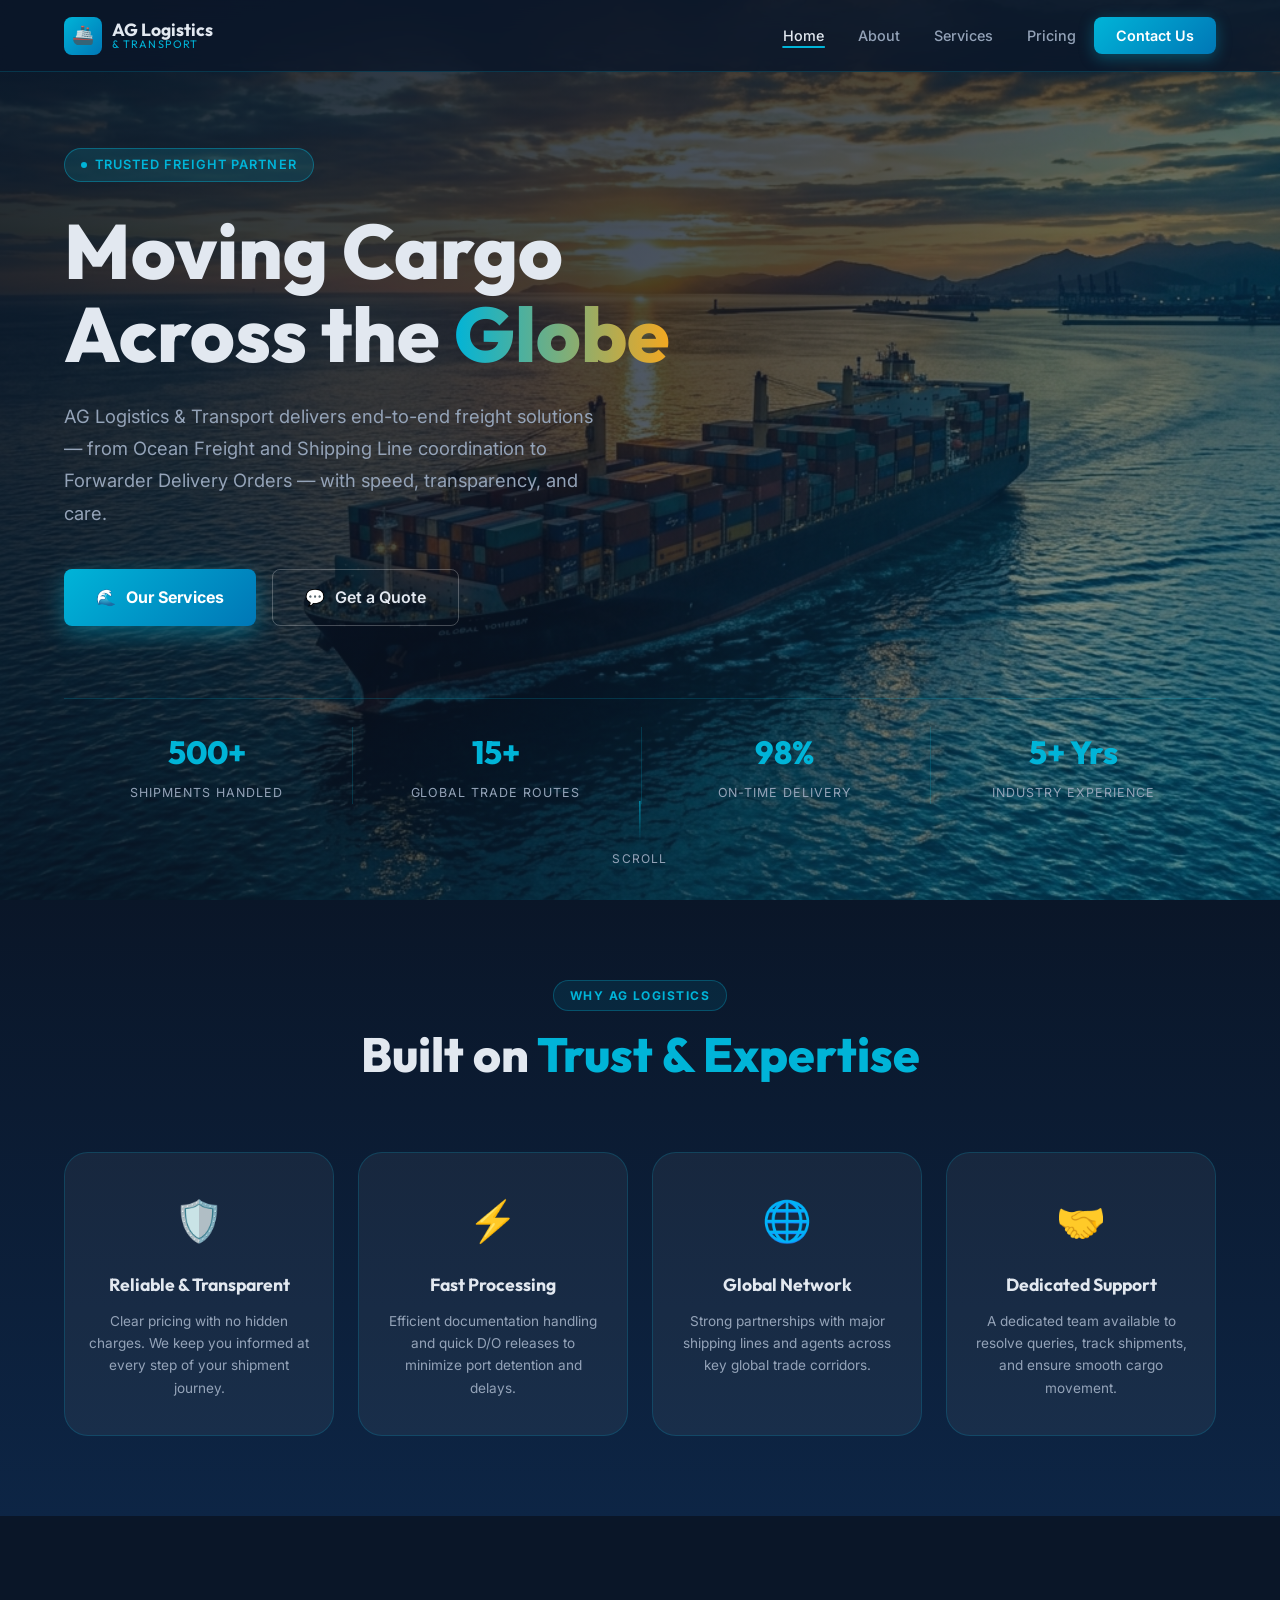
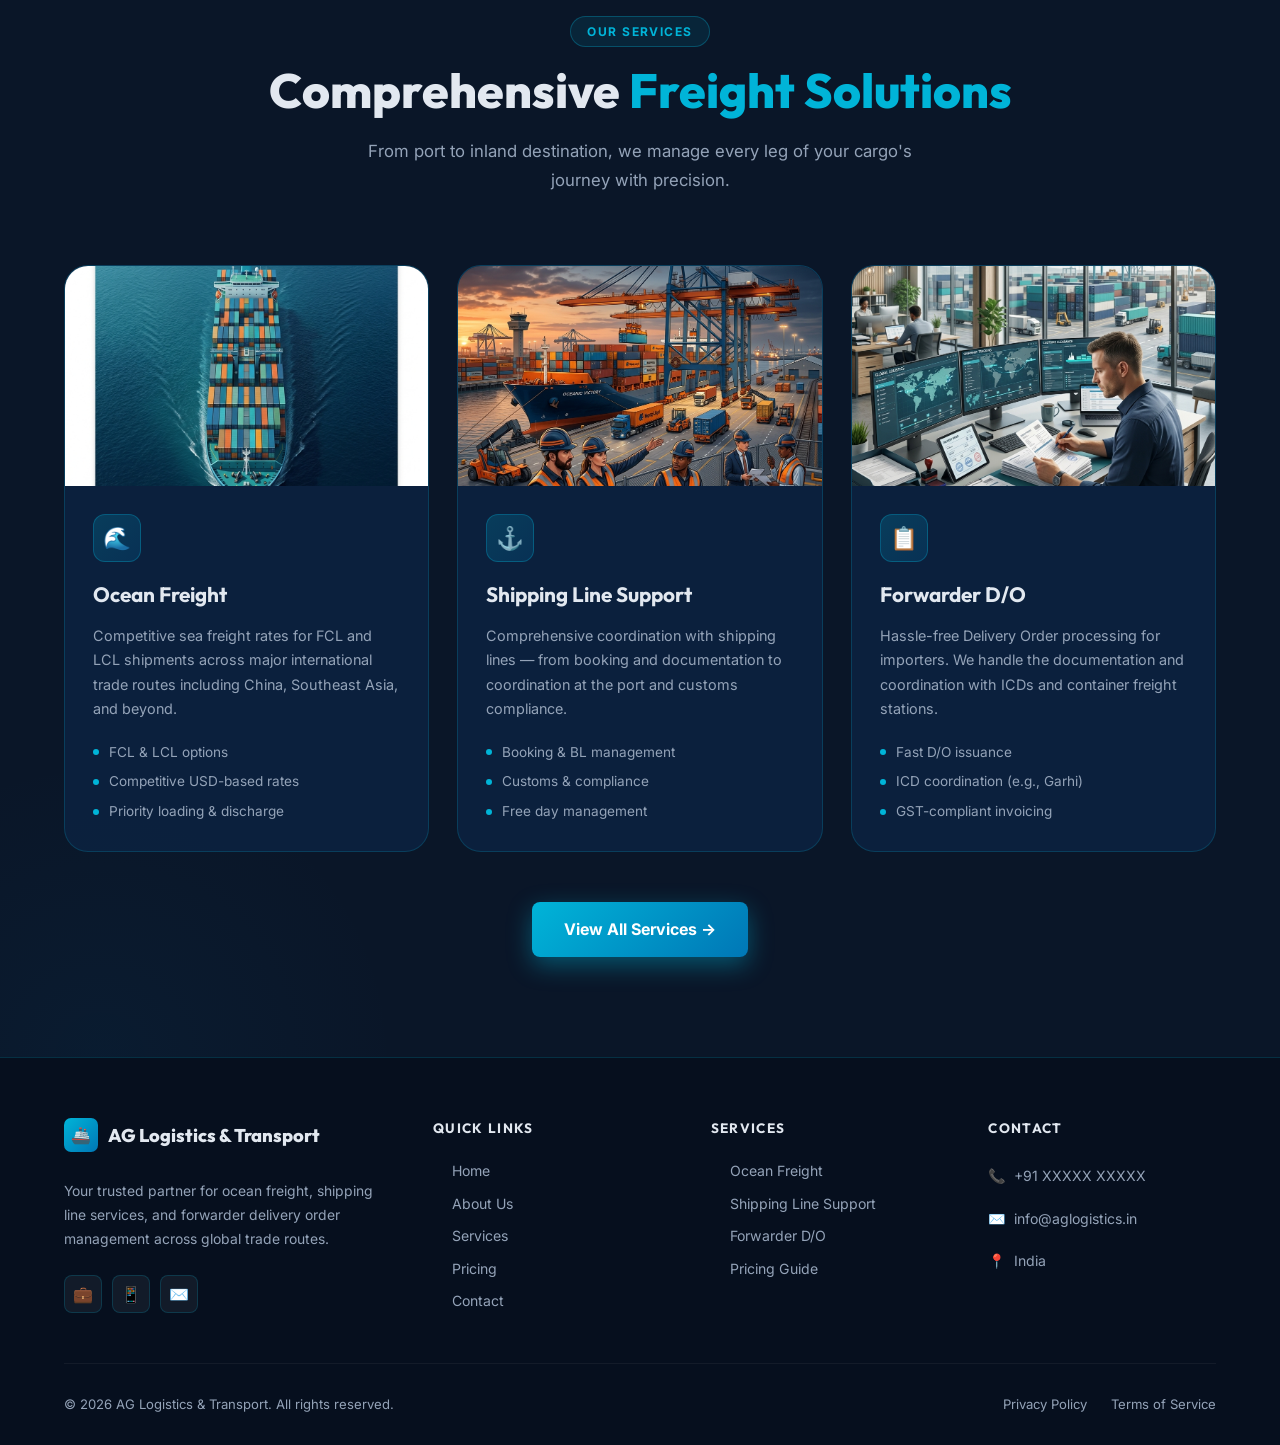
==== index.html @ 7f0ab8ba "static site with contact done" ====
<!DOCTYPE html>
<html lang="en">
<head>
  <meta charset="UTF-8" />
  <meta name="viewport" content="width=device-width, initial-scale=1.0" />
  <title>AG Logistics & Transport | Global Freight Solutions</title>
  <meta name="description" content="AG Logistics & Transport provides world-class Ocean Freight, Shipping Line Support, and Forwarder D/O services. Reliable, transparent, and efficient global logistics." />
  <link rel="stylesheet" href="css/style.css" />
</head>
<body>

  <!-- ===== NAVBAR ===== -->
  <nav class="navbar" id="navbar">
    <a href="index.html" class="navbar-logo">
      <div class="logo-icon">🚢</div>
      <div class="logo-text">
        AG Logistics
        <span>& Transport</span>
      </div>
    </a>

    <ul class="navbar-links">
      <li><a href="index.html" id="nav-home">Home</a></li>
      <li><a href="about.html" id="nav-about">About</a></li>
      <li><a href="services.html" id="nav-services">Services</a></li>
      <li><a href="pricing.html" id="nav-pricing">Pricing</a></li>
      <li><a href="contact.html" id="nav-contact" class="navbar-cta">Contact Us</a></li>
    </ul>

    <button class="hamburger" id="hamburger" aria-label="Toggle menu">
      <span></span><span></span><span></span>
    </button>
  </nav>

  <!-- Mobile Menu -->
  <div class="mobile-menu" id="mobileMenu">
    <a href="index.html">Home</a>
    <a href="about.html">About</a>
    <a href="services.html">Services</a>
    <a href="pricing.html">Pricing</a>
    <a href="contact.html" class="navbar-cta">Contact Us</a>
  </div>

  <!-- ===== HERO ===== -->
  <section class="hero" id="hero">
    <div class="hero-bg"></div>
    <div class="hero-overlay"></div>

    <div style="width:100%; max-width:1400px; margin:0 auto;">
      <div class="hero-content">
        <div class="hero-badge">Trusted Freight Partner</div>
        <h1 class="hero-title">
          Moving Cargo<br>
          Across the <span class="highlight">Globe</span>
        </h1>
        <p class="hero-subtitle">
          AG Logistics & Transport delivers end-to-end freight solutions — from Ocean Freight and Shipping Line coordination to Forwarder Delivery Orders — with speed, transparency, and care.
        </p>
        <div class="hero-actions">
          <a href="services.html" class="btn-primary">
            <span>🌊</span> Our Services
          </a>
          <a href="contact.html" class="btn-outline">
            <span>💬</span> Get a Quote
          </a>
        </div>
      </div>

      <div class="hero-stats">
        <div class="stat-item">
          <span class="stat-number" data-count="500" data-suffix="+">0+</span>
          <span class="stat-label">Shipments Handled</span>
        </div>
        <div class="stat-item">
          <span class="stat-number" data-count="15" data-suffix="+">0+</span>
          <span class="stat-label">Global Trade Routes</span>
        </div>
        <div class="stat-item">
          <span class="stat-number" data-count="98" data-suffix="%">0%</span>
          <span class="stat-label">On-Time Delivery</span>
        </div>
        <div class="stat-item">
          <span class="stat-number" data-count="5" data-suffix="+ Yrs">0+ Yrs</span>
          <span class="stat-label">Industry Experience</span>
        </div>
      </div>
    </div>

    <div class="hero-scroll-indicator">
      <div class="scroll-line"></div>
      <span>Scroll</span>
    </div>
  </section>

  <!-- ===== WHY CHOOSE US ===== -->
  <section class="why-section">
    <div class="section-header">
      <div class="section-tag">Why AG Logistics</div>
      <h2 class="section-title">Built on <span class="accent">Trust & Expertise</span></h2>
    </div>
    <div class="why-grid">
      <div class="why-card reveal">
        <span class="why-icon">🛡️</span>
        <h3 class="why-title">Reliable & Transparent</h3>
        <p class="why-desc">Clear pricing with no hidden charges. We keep you informed at every step of your shipment journey.</p>
      </div>
      <div class="why-card reveal reveal-delay-1">
        <span class="why-icon">⚡</span>
        <h3 class="why-title">Fast Processing</h3>
        <p class="why-desc">Efficient documentation handling and quick D/O releases to minimize port detention and delays.</p>
      </div>
      <div class="why-card reveal reveal-delay-2">
        <span class="why-icon">🌐</span>
        <h3 class="why-title">Global Network</h3>
        <p class="why-desc">Strong partnerships with major shipping lines and agents across key global trade corridors.</p>
      </div>
      <div class="why-card reveal reveal-delay-3">
        <span class="why-icon">🤝</span>
        <h3 class="why-title">Dedicated Support</h3>
        <p class="why-desc">A dedicated team available to resolve queries, track shipments, and ensure smooth cargo movement.</p>
      </div>
    </div>
  </section>

  <!-- ===== SERVICES PREVIEW ===== -->
  <section class="services-section">
    <div class="section-header">
      <div class="section-tag">Our Services</div>
      <h2 class="section-title">Comprehensive <span class="accent">Freight Solutions</span></h2>
      <p class="section-desc">From port to inland destination, we manage every leg of your cargo's journey with precision.</p>
    </div>

    <div class="services-grid">
      <div class="service-card reveal">
        <div class="service-img">
          <img src="images/ocean_freight.png" alt="Ocean Freight" loading="lazy" />
        </div>
        <div class="service-body">
          <div class="service-icon">🌊</div>
          <h3 class="service-title">Ocean Freight</h3>
          <p class="service-desc">Competitive sea freight rates for FCL and LCL shipments across major international trade routes including China, Southeast Asia, and beyond.</p>
          <ul class="service-features">
            <li>FCL &amp; LCL options</li>
            <li>Competitive USD-based rates</li>
            <li>Priority loading &amp; discharge</li>
          </ul>
        </div>
      </div>
      <div class="service-card reveal reveal-delay-1">
        <div class="service-img">
          <img src="images/shipping_line.png" alt="Shipping Line Support" loading="lazy" />
        </div>
        <div class="service-body">
          <div class="service-icon">⚓</div>
          <h3 class="service-title">Shipping Line Support</h3>
          <p class="service-desc">Comprehensive coordination with shipping lines — from booking and documentation to coordination at the port and customs compliance.</p>
          <ul class="service-features">
            <li>Booking &amp; BL management</li>
            <li>Customs &amp; compliance</li>
            <li>Free day management</li>
          </ul>
        </div>
      </div>
      <div class="service-card reveal reveal-delay-2">
        <div class="service-img">
          <img src="images/forwarder_do.png" alt="Forwarder D/O" loading="lazy" />
        </div>
        <div class="service-body">
          <div class="service-icon">📋</div>
          <h3 class="service-title">Forwarder D/O</h3>
          <p class="service-desc">Hassle-free Delivery Order processing for importers. We handle the documentation and coordination with ICDs and container freight stations.</p>
          <ul class="service-features">
            <li>Fast D/O issuance</li>
            <li>ICD coordination (e.g., Garhi)</li>
            <li>GST-compliant invoicing</li>
          </ul>
        </div>
      </div>
    </div>

    <div style="text-align:center; margin-top:50px;">
      <a href="services.html" class="btn-primary">View All Services →</a>
    </div>
  </section>

  <!-- ===== FOOTER ===== -->
  <footer>
    <div class="footer-grid">
      <div class="footer-brand">
        <div class="logo-text">
          <div style="display:flex;align-items:center;gap:10px;margin-bottom:14px;">
            <div class="footer-brand .logo-icon" style="width:34px;height:34px;background:linear-gradient(135deg,#00b4d8,#0077b6);border-radius:7px;display:flex;align-items:center;justify-content:center;font-size:16px;">🚢</div>
            <span style="font-family:'Outfit',sans-serif;font-size:1.15rem;font-weight:800;">AG Logistics & Transport</span>
          </div>
        </div>
        <p class="footer-desc">Your trusted partner for ocean freight, shipping line services, and forwarder delivery order management across global trade routes.</p>
        <div class="footer-socials">
          <div class="social-btn" title="LinkedIn">💼</div>
          <div class="social-btn" title="WhatsApp">📱</div>
          <div class="social-btn" title="Email">✉️</div>
        </div>
      </div>
      <div>
        <h4 class="footer-col-title">Quick Links</h4>
        <ul class="footer-links">
          <li><a href="index.html">Home</a></li>
          <li><a href="about.html">About Us</a></li>
          <li><a href="services.html">Services</a></li>
          <li><a href="pricing.html">Pricing</a></li>
          <li><a href="contact.html">Contact</a></li>
        </ul>
      </div>
      <div>
        <h4 class="footer-col-title">Services</h4>
        <ul class="footer-links">
          <li><a href="services.html">Ocean Freight</a></li>
          <li><a href="services.html">Shipping Line Support</a></li>
          <li><a href="services.html">Forwarder D/O</a></li>
          <li><a href="pricing.html">Pricing Guide</a></li>
        </ul>
      </div>
      <div>
        <h4 class="footer-col-title">Contact</h4>
        <ul class="footer-links" style="cursor:default;">
          <li style="color:#94a3b8; gap:8px; display:flex; font-size:0.88rem; padding:5px 0;">📞 &nbsp;+91 XXXXX XXXXX</li>
          <li style="color:#94a3b8; gap:8px; display:flex; font-size:0.88rem; padding:5px 0;">✉️ &nbsp;info@aglogistics.in</li>
          <li style="color:#94a3b8; gap:8px; display:flex; font-size:0.88rem; padding:5px 0;">📍 &nbsp;India</li>
        </ul>
      </div>
    </div>
    <div class="footer-bottom">
      <p>© 2026 AG Logistics & Transport. All rights reserved.</p>
      <div class="footer-bottom-links">
        <a href="#">Privacy Policy</a>
        <a href="#">Terms of Service</a>
      </div>
    </div>
  </footer>

  <script src="js/main.js"></script>
</body>
</html>
---- css/style.css ----
/* ===========================
   AG LOGISTICS & TRANSPORT
   Main Stylesheet
=========================== */

@import url('https://fonts.googleapis.com/css2?family=Inter:wght@300;400;500;600;700;800;900&family=Outfit:wght@300;400;500;600;700;800&display=swap');

/* ===== CSS VARIABLES ===== */
:root {
  --color-primary:    #0a1628;
  --color-secondary:  #0d2545;
  --color-accent:     #00b4d8;
  --color-accent-2:   #0077b6;
  --color-gold:       #f4a820;
  --color-text:       #e2e8f0;
  --color-text-muted: #94a3b8;
  --color-card:       rgba(13, 37, 69, 0.75);
  --color-glass:      rgba(255,255,255,0.05);
  --color-border:     rgba(0, 180, 216, 0.2);

  --font-heading: 'Outfit', sans-serif;
  --font-body:    'Inter', sans-serif;

  --radius-sm: 8px;
  --radius-md: 16px;
  --radius-lg: 24px;

  --shadow-glow: 0 0 30px rgba(0, 180, 216, 0.25);
  --shadow-card: 0 8px 32px rgba(0, 0, 0, 0.4);
  --transition:  all 0.3s cubic-bezier(0.4, 0, 0.2, 1);
}

/* ===== RESET & BASE ===== */
*, *::before, *::after { box-sizing: border-box; margin: 0; padding: 0; }

html { scroll-behavior: smooth; }

body {
  font-family: var(--font-body);
  background-color: var(--color-primary);
  color: var(--color-text);
  line-height: 1.6;
  overflow-x: hidden;
}

img { max-width: 100%; display: block; }
a  { text-decoration: none; color: inherit; }
ul { list-style: none; }

/* ===== NAVBAR ===== */
.navbar {
  position: fixed;
  top: 0;
  left: 0;
  right: 0;
  z-index: 1000;
  display: flex;
  align-items: center;
  justify-content: space-between;
  padding: 0 5%;
  height: 72px;
  background: rgba(10, 22, 40, 0.8);
  backdrop-filter: blur(20px);
  -webkit-backdrop-filter: blur(20px);
  border-bottom: 1px solid var(--color-border);
  transition: var(--transition);
}

.navbar.scrolled {
  background: rgba(10, 22, 40, 0.97);
  box-shadow: 0 4px 24px rgba(0,0,0,0.4);
}

.navbar-logo {
  display: flex;
  align-items: center;
  gap: 10px;
}

.navbar-logo .logo-icon {
  width: 38px;
  height: 38px;
  background: linear-gradient(135deg, var(--color-accent), var(--color-accent-2));
  border-radius: 8px;
  display: flex;
  align-items: center;
  justify-content: center;
  font-size: 18px;
}

.navbar-logo .logo-text {
  font-family: var(--font-heading);
  font-size: 1.1rem;
  font-weight: 700;
  line-height: 1.1;
}
.navbar-logo .logo-text span {
  display: block;
  font-size: 0.68rem;
  font-weight: 400;
  color: var(--color-accent);
  letter-spacing: 0.1em;
  text-transform: uppercase;
}

.navbar-links {
  display: flex;
  align-items: center;
  gap: 2px;
}

.navbar-links a {
  padding: 8px 16px;
  border-radius: var(--radius-sm);
  font-size: 0.9rem;
  font-weight: 500;
  color: var(--color-text-muted);
  transition: var(--transition);
  position: relative;
}

.navbar-links a::after {
  content: '';
  position: absolute;
  bottom: 4px;
  left: 50%;
  transform: translateX(-50%);
  width: 0;
  height: 2px;
  background: var(--color-accent);
  border-radius: 2px;
  transition: var(--transition);
}

.navbar-links a:hover,
.navbar-links a.active {
  color: var(--color-text);
}

.navbar-links a:hover::after,
.navbar-links a.active::after {
  width: 60%;
}

.navbar-cta {
  background: linear-gradient(135deg, var(--color-accent), var(--color-accent-2));
  color: white !important;
  padding: 10px 22px !important;
  border-radius: var(--radius-sm) !important;
  font-weight: 600 !important;
  box-shadow: 0 4px 15px rgba(0, 180, 216, 0.35);
}
.navbar-cta::after { display: none !important; }
.navbar-cta:hover { transform: translateY(-1px); box-shadow: 0 6px 20px rgba(0, 180, 216, 0.5); }

/* Hamburger */
.hamburger {
  display: none;
  flex-direction: column;
  gap: 5px;
  cursor: pointer;
  padding: 4px;
  background: none;
  border: none;
}
.hamburger span {
  display: block;
  width: 24px;
  height: 2px;
  background: var(--color-text);
  border-radius: 2px;
  transition: var(--transition);
}
.hamburger.open span:nth-child(1) { transform: translateY(7px) rotate(45deg); }
.hamburger.open span:nth-child(2) { opacity: 0; }
.hamburger.open span:nth-child(3) { transform: translateY(-7px) rotate(-45deg); }

/* ===== HERO SECTION ===== */
.hero {
  position: relative;
  min-height: 100vh;
  display: flex;
  align-items: center;
  overflow: hidden;
  padding: 80px 5% 0;
}

.hero-bg {
  position: absolute;
  inset: 0;
  background-image: url('../images/hero_bg.png');
  background-size: cover;
  background-position: center;
  z-index: 0;
}

.hero-overlay {
  position: absolute;
  inset: 0;
  background: linear-gradient(
    135deg,
    rgba(10, 22, 40, 0.92) 0%,
    rgba(10, 22, 40, 0.7) 50%,
    rgba(0, 119, 182, 0.3) 100%
  );
  z-index: 1;
}

.hero-content {
  position: relative;
  z-index: 2;
  max-width: 680px;
}

.hero-badge {
  display: inline-flex;
  align-items: center;
  gap: 8px;
  padding: 6px 16px;
  background: rgba(0, 180, 216, 0.15);
  border: 1px solid rgba(0, 180, 216, 0.4);
  border-radius: 50px;
  font-size: 0.8rem;
  font-weight: 600;
  color: var(--color-accent);
  letter-spacing: 0.08em;
  text-transform: uppercase;
  margin-bottom: 28px;
  animation: fadeInUp 0.6s ease forwards;
}

.hero-badge::before {
  content: '';
  width: 6px;
  height: 6px;
  background: var(--color-accent);
  border-radius: 50%;
  animation: pulse 2s infinite;
}

@keyframes pulse {
  0%, 100% { opacity: 1; transform: scale(1); }
  50%       { opacity: 0.5; transform: scale(1.4); }
}

.hero-title {
  font-family: var(--font-heading);
  font-size: clamp(2.8rem, 6vw, 5rem);
  font-weight: 800;
  line-height: 1.08;
  margin-bottom: 24px;
  animation: fadeInUp 0.6s 0.1s ease both;
}

.hero-title .highlight {
  background: linear-gradient(90deg, var(--color-accent), var(--color-gold));
  -webkit-background-clip: text;
  -webkit-text-fill-color: transparent;
  background-clip: text;
}

.hero-subtitle {
  font-size: 1.15rem;
  color: var(--color-text-muted);
  margin-bottom: 40px;
  max-width: 540px;
  line-height: 1.75;
  animation: fadeInUp 0.6s 0.2s ease both;
}

.hero-actions {
  display: flex;
  gap: 16px;
  flex-wrap: wrap;
  animation: fadeInUp 0.6s 0.3s ease both;
}

.btn-primary {
  display: inline-flex;
  align-items: center;
  gap: 10px;
  padding: 15px 32px;
  background: linear-gradient(135deg, var(--color-accent), var(--color-accent-2));
  color: white;
  border-radius: var(--radius-sm);
  font-weight: 700;
  font-size: 1rem;
  box-shadow: 0 8px 25px rgba(0, 180, 216, 0.4);
  transition: var(--transition);
  border: none;
  cursor: pointer;
}

.btn-primary:hover {
  transform: translateY(-2px);
  box-shadow: 0 12px 35px rgba(0, 180, 216, 0.55);
}

.btn-outline {
  display: inline-flex;
  align-items: center;
  gap: 10px;
  padding: 15px 32px;
  border: 1.5px solid rgba(255,255,255,0.25);
  color: var(--color-text);
  border-radius: var(--radius-sm);
  font-weight: 600;
  font-size: 1rem;
  transition: var(--transition);
  background: transparent;
  cursor: pointer;
}

.btn-outline:hover {
  background: var(--color-glass);
  border-color: var(--color-accent);
  color: var(--color-accent);
}

.hero-stats {
  position: relative;
  z-index: 2;
  display: flex;
  gap: 3px;
  margin-top: 72px;
  padding: 28px 0;
  border-top: 1px solid var(--color-border);
  animation: fadeInUp 0.6s 0.4s ease both;
}

.stat-item {
  flex: 1;
  text-align: center;
}

.stat-item + .stat-item {
  border-left: 1px solid var(--color-border);
}

.stat-number {
  font-family: var(--font-heading);
  font-size: 2rem;
  font-weight: 800;
  color: var(--color-accent);
  display: block;
}

.stat-label {
  font-size: 0.78rem;
  color: var(--color-text-muted);
  text-transform: uppercase;
  letter-spacing: 0.08em;
}

.hero-scroll-indicator {
  position: absolute;
  bottom: 32px;
  left: 50%;
  transform: translateX(-50%);
  z-index: 2;
  display: flex;
  flex-direction: column;
  align-items: center;
  gap: 8px;
  color: var(--color-text-muted);
  font-size: 0.75rem;
  letter-spacing: 0.1em;
  text-transform: uppercase;
  animation: bounce 2s infinite;
}

.hero-scroll-indicator .scroll-line {
  width: 1.5px;
  height: 40px;
  background: linear-gradient(to bottom, var(--color-accent), transparent);
}

@keyframes bounce {
  0%, 100% { transform: translateX(-50%) translateY(0); }
  50%       { transform: translateX(-50%) translateY(6px); }
}

@keyframes fadeInUp {
  from { opacity: 0; transform: translateY(30px); }
  to   { opacity: 1; transform: translateY(0); }
}

/* ===== SECTION COMMON ===== */
section { padding: 100px 5%; }

.section-header {
  text-align: center;
  margin-bottom: 70px;
}

.section-tag {
  display: inline-block;
  padding: 5px 16px;
  background: rgba(0, 180, 216, 0.1);
  border: 1px solid rgba(0, 180, 216, 0.3);
  border-radius: 50px;
  font-size: 0.75rem;
  font-weight: 700;
  color: var(--color-accent);
  letter-spacing: 0.12em;
  text-transform: uppercase;
  margin-bottom: 16px;
}

.section-title {
  font-family: var(--font-heading);
  font-size: clamp(2rem, 4vw, 3rem);
  font-weight: 800;
  line-height: 1.15;
  margin-bottom: 18px;
}

.section-title .accent { color: var(--color-accent); }

.section-desc {
  font-size: 1.05rem;
  color: var(--color-text-muted);
  max-width: 580px;
  margin: 0 auto;
  line-height: 1.75;
}

/* ===== ABOUT SECTION ===== */
.about-section {
  background: var(--color-secondary);
  position: relative;
  overflow: hidden;
}

.about-section::before {
  content: '';
  position: absolute;
  top: -200px;
  right: -200px;
  width: 500px;
  height: 500px;
  background: radial-gradient(circle, rgba(0, 180, 216, 0.08), transparent 70%);
  pointer-events: none;
}

.about-grid {
  display: grid;
  grid-template-columns: 1fr 1fr;
  gap: 80px;
  align-items: center;
}

.about-visual {
  position: relative;
}

.about-img-wrap {
  border-radius: var(--radius-lg);
  overflow: hidden;
  box-shadow: var(--shadow-card);
  border: 1px solid var(--color-border);
}

.about-img-wrap img {
  width: 100%;
  height: 420px;
  object-fit: cover;
  transition: transform 0.6s ease;
}

.about-img-wrap:hover img { transform: scale(1.04); }

.about-badge-float {
  position: absolute;
  bottom: -24px;
  right: -24px;
  background: linear-gradient(135deg, var(--color-gold), #e07c08);
  color: #0a1628;
  padding: 20px 24px;
  border-radius: var(--radius-md);
  text-align: center;
  box-shadow: 0 12px 30px rgba(244, 168, 32, 0.4);
}

.about-badge-float .badge-number {
  font-family: var(--font-heading);
  font-size: 2rem;
  font-weight: 900;
  display: block;
  line-height: 1;
}

.about-badge-float .badge-label {
  font-size: 0.72rem;
  font-weight: 700;
  text-transform: uppercase;
  letter-spacing: 0.06em;
  margin-top: 4px;
}

.about-content { }

.about-content .section-tag { text-align: left; }

.about-title {
  font-family: var(--font-heading);
  font-size: clamp(1.8rem, 3vw, 2.6rem);
  font-weight: 800;
  line-height: 1.15;
  margin-bottom: 20px;
}

.about-title .accent { color: var(--color-accent); }

.about-text {
  color: var(--color-text-muted);
  font-size: 1rem;
  line-height: 1.8;
  margin-bottom: 16px;
}

.about-pillars {
  display: grid;
  grid-template-columns: 1fr 1fr;
  gap: 16px;
  margin-top: 36px;
}

.pillar-card {
  background: var(--color-glass);
  border: 1px solid var(--color-border);
  border-radius: var(--radius-md);
  padding: 20px;
  transition: var(--transition);
}

.pillar-card:hover {
  background: rgba(0, 180, 216, 0.08);
  border-color: var(--color-accent);
  transform: translateY(-3px);
}

.pillar-icon {
  font-size: 1.8rem;
  margin-bottom: 10px;
}

.pillar-title {
  font-family: var(--font-heading);
  font-size: 1rem;
  font-weight: 700;
  margin-bottom: 6px;
}

.pillar-desc {
  font-size: 0.83rem;
  color: var(--color-text-muted);
  line-height: 1.5;
}

/* ===== SERVICES SECTION ===== */
.services-section {
  background: var(--color-primary);
  position: relative;
  overflow: hidden;
}

.services-section::before {
  content: '';
  position: absolute;
  bottom: -300px;
  left: -200px;
  width: 600px;
  height: 600px;
  background: radial-gradient(circle, rgba(0, 119, 182, 0.06), transparent 70%);
  pointer-events: none;
}

.services-grid {
  display: grid;
  grid-template-columns: repeat(3, 1fr);
  gap: 28px;
}

.service-card {
  background: var(--color-card);
  border: 1px solid var(--color-border);
  border-radius: var(--radius-lg);
  overflow: hidden;
  transition: var(--transition);
  cursor: default;
  position: relative;
}

.service-card::before {
  content: '';
  position: absolute;
  top: 0;
  left: 0;
  right: 0;
  height: 3px;
  background: linear-gradient(90deg, var(--color-accent), var(--color-accent-2));
  opacity: 0;
  transition: var(--transition);
}

.service-card:hover {
  transform: translateY(-8px);
  border-color: rgba(0, 180, 216, 0.4);
  box-shadow: 0 20px 50px rgba(0, 0, 0, 0.4), var(--shadow-glow);
}

.service-card:hover::before { opacity: 1; }

.service-img {
  height: 220px;
  overflow: hidden;
}

.service-img img {
  width: 100%;
  height: 100%;
  object-fit: cover;
  transition: transform 0.6s ease;
}

.service-card:hover .service-img img { transform: scale(1.07); }

.service-body {
  padding: 28px;
}

.service-icon {
  width: 48px;
  height: 48px;
  background: linear-gradient(135deg, rgba(0,180,216,0.2), rgba(0,119,182,0.2));
  border: 1px solid rgba(0,180,216,0.3);
  border-radius: 12px;
  display: flex;
  align-items: center;
  justify-content: center;
  font-size: 1.4rem;
  margin-bottom: 16px;
}

.service-title {
  font-family: var(--font-heading);
  font-size: 1.3rem;
  font-weight: 700;
  margin-bottom: 12px;
}

.service-desc {
  font-size: 0.9rem;
  color: var(--color-text-muted);
  line-height: 1.7;
  margin-bottom: 20px;
}

.service-features {
  display: flex;
  flex-direction: column;
  gap: 8px;
}

.service-features li {
  display: flex;
  align-items: center;
  gap: 10px;
  font-size: 0.85rem;
  color: var(--color-text-muted);
}

.service-features li::before {
  content: '';
  width: 6px;
  height: 6px;
  border-radius: 50%;
  background: var(--color-accent);
  flex-shrink: 0;
}

/* ===== PRICING SECTION ===== */
.pricing-section {
  background: var(--color-secondary);
  position: relative;
  overflow: hidden;
}

.pricing-intro {
  background: rgba(0,180,216,0.06);
  border: 1px solid var(--color-border);
  border-radius: var(--radius-md);
  padding: 18px 24px;
  margin-bottom: 48px;
  display: flex;
  align-items: center;
  gap: 14px;
  font-size: 0.9rem;
  color: var(--color-text-muted);
}

.pricing-intro .info-icon {
  font-size: 1.4rem;
  flex-shrink: 0;
}

.pricing-intro strong { color: var(--color-accent); }

.pricing-card {
  background: var(--color-card);
  border: 1px solid var(--color-border);
  border-radius: var(--radius-lg);
  overflow: hidden;
  box-shadow: var(--shadow-card);
}

.pricing-card-header {
  background: linear-gradient(135deg, var(--color-accent-2), #004e8f);
  padding: 28px 36px;
  display: flex;
  align-items: center;
  justify-content: space-between;
  flex-wrap: wrap;
  gap: 16px;
}

.pricing-route {
  font-family: var(--font-heading);
  font-size: 1.4rem;
  font-weight: 800;
  color: white;
  display: flex;
  align-items: center;
  gap: 14px;
}

.route-arrow {
  font-size: 1.2rem;
  opacity: 0.7;
}

.pricing-meta {
  display: flex;
  gap: 20px;
}

.meta-tag {
  background: rgba(255,255,255,0.12);
  border: 1px solid rgba(255,255,255,0.2);
  padding: 6px 14px;
  border-radius: 50px;
  font-size: 0.78rem;
  font-weight: 600;
  color: white;
  letter-spacing: 0.06em;
}

.pricing-table-wrap {
  overflow-x: auto;
  padding: 36px;
}

table.pricing-table {
  width: 100%;
  border-collapse: collapse;
  font-size: 0.93rem;
}

.pricing-table th {
  text-align: left;
  padding: 12px 20px;
  font-size: 0.75rem;
  font-weight: 700;
  color: var(--color-accent);
  text-transform: uppercase;
  letter-spacing: 0.1em;
  border-bottom: 2px solid var(--color-border);
}

.pricing-table td {
  padding: 16px 20px;
  border-bottom: 1px solid rgba(255,255,255,0.05);
  color: var(--color-text);
  vertical-align: middle;
}

.pricing-table tr:last-child td { border-bottom: none; }

.pricing-table tr:hover td {
  background: rgba(0, 180, 216, 0.05);
}

.pricing-table .row-service td:first-child {
  font-weight: 600;
  color: var(--color-text);
}

.currency-badge {
  display: inline-flex;
  align-items: center;
  padding: 3px 10px;
  border-radius: 50px;
  font-size: 0.72rem;
  font-weight: 700;
  letter-spacing: 0.06em;
}

.currency-usd {
  background: rgba(244, 168, 32, 0.15);
  color: var(--color-gold);
  border: 1px solid rgba(244,168,32,0.3);
}

.currency-inr {
  background: rgba(0, 180, 216, 0.12);
  color: var(--color-accent);
  border: 1px solid rgba(0,180,216,0.25);
}

.amount-highlight {
  font-family: var(--font-heading);
  font-weight: 700;
  font-size: 1rem;
}

.pricing-table .row-total {
  background: rgba(0,180,216,0.06);
}

.pricing-table .row-total td {
  font-family: var(--font-heading);
  font-weight: 900;
  font-size: 1.15rem;
  color: var(--color-accent);
  border-top: 2px solid var(--color-border);
  border-bottom: none;
}

.pricing-footer {
  padding: 0 36px 36px;
  display: flex;
  gap: 24px;
  flex-wrap: wrap;
}

.pricing-note {
  display: inline-flex;
  align-items: center;
  gap: 8px;
  padding: 10px 18px;
  background: rgba(244, 168, 32, 0.08);
  border: 1px solid rgba(244,168,32,0.2);
  border-radius: var(--radius-sm);
  font-size: 0.83rem;
  color: var(--color-gold);
  font-weight: 500;
}

.pricing-disclaimer {
  margin-top: 36px;
  padding: 20px 24px;
  background: rgba(255,255,255,0.02);
  border-radius: var(--radius-md);
  font-size: 0.82rem;
  color: var(--color-text-muted);
  text-align: center;
  border: 1px solid rgba(255,255,255,0.05);
}

/* ===== CONTACT SECTION ===== */
.contact-section {
  background: var(--color-primary);
  position: relative;
  overflow: hidden;
}

.contact-section::before {
  content: '';
  position: absolute;
  top: -200px;
  left: 50%;
  transform: translateX(-50%);
  width: 700px;
  height: 400px;
  background: radial-gradient(ellipse, rgba(0,180,216,0.07), transparent 70%);
  pointer-events: none;
}

.contact-grid {
  display: grid;
  grid-template-columns: 1fr 1.3fr;
  gap: 60px;
  align-items: start;
}

.contact-info-card {
  background: var(--color-card);
  border: 1px solid var(--color-border);
  border-radius: var(--radius-lg);
  padding: 40px;
}

.contact-info-title {
  font-family: var(--font-heading);
  font-size: 1.6rem;
  font-weight: 800;
  margin-bottom: 12px;
}

.contact-info-desc {
  font-size: 0.9rem;
  color: var(--color-text-muted);
  margin-bottom: 36px;
  line-height: 1.7;
}

.contact-items {
  display: flex;
  flex-direction: column;
  gap: 20px;
  margin-bottom: 36px;
}

.contact-item {
  display: flex;
  align-items: flex-start;
  gap: 16px;
}

.contact-item-icon {
  width: 44px;
  height: 44px;
  background: linear-gradient(135deg, rgba(0,180,216,0.2), rgba(0,119,182,0.2));
  border: 1px solid rgba(0,180,216,0.3);
  border-radius: 10px;
  display: flex;
  align-items: center;
  justify-content: center;
  font-size: 1.2rem;
  flex-shrink: 0;
}

.contact-item-label {
  font-size: 0.72rem;
  font-weight: 700;
  color: var(--color-accent);
  text-transform: uppercase;
  letter-spacing: 0.08em;
  margin-bottom: 4px;
}

.contact-item-value {
  font-size: 0.95rem;
  font-weight: 500;
  color: var(--color-text);
}

.contact-divider {
  border: none;
  border-top: 1px solid var(--color-border);
  margin: 28px 0;
}

.hours-title {
  font-family: var(--font-heading);
  font-size: 0.9rem;
  font-weight: 700;
  margin-bottom: 12px;
  color: var(--color-text-muted);
  text-transform: uppercase;
  letter-spacing: 0.08em;
}

.hours-row {
  display: flex;
  justify-content: space-between;
  font-size: 0.88rem;
  color: var(--color-text-muted);
  padding: 6px 0;
}

.hours-open { color: #4ade80; font-weight: 600; }

/* Contact Form */
.contact-form-wrap {
  background: var(--color-card);
  border: 1px solid var(--color-border);
  border-radius: var(--radius-lg);
  padding: 40px;
}

.form-title {
  font-family: var(--font-heading);
  font-size: 1.6rem;
  font-weight: 800;
  margin-bottom: 8px;
}

.form-subtitle {
  font-size: 0.9rem;
  color: var(--color-text-muted);
  margin-bottom: 32px;
}

.form-row {
  display: grid;
  grid-template-columns: 1fr 1fr;
  gap: 16px;
}

.form-group {
  margin-bottom: 20px;
}

.form-group label {
  display: block;
  font-size: 0.82rem;
  font-weight: 600;
  color: var(--color-text-muted);
  margin-bottom: 8px;
  text-transform: uppercase;
  letter-spacing: 0.06em;
}

.form-group input,
.form-group select,
.form-group textarea {
  width: 100%;
  padding: 13px 16px;
  background: rgba(255,255,255,0.04);
  border: 1.5px solid var(--color-border);
  border-radius: var(--radius-sm);
  color: var(--color-text);
  font-family: var(--font-body);
  font-size: 0.95rem;
  outline: none;
  transition: var(--transition);
  -webkit-appearance: none;
  appearance: none;
}

.form-group select {
  background-image: url("data:image/svg+xml,%3Csvg xmlns='http://www.w3.org/2000/svg' viewBox='0 0 24 24' fill='%2394a3b8'%3E%3Cpath d='M7 10l5 5 5-5z'/%3E%3C/svg%3E");
  background-repeat: no-repeat;
  background-position: right 12px center;
  background-size: 20px;
  padding-right: 40px;
}

.form-group select option {
  background: var(--color-secondary);
  color: var(--color-text);
}

.form-group input::placeholder,
.form-group textarea::placeholder {
  color: rgba(148,163,184,0.5);
}

.form-group input:focus,
.form-group select:focus,
.form-group textarea:focus {
  border-color: var(--color-accent);
  background: rgba(0,180,216,0.05);
  box-shadow: 0 0 0 3px rgba(0,180,216,0.1);
}

.form-group textarea { resize: vertical; min-height: 120px; }

.form-submit {
  width: 100%;
  padding: 16px;
  background: linear-gradient(135deg, var(--color-accent), var(--color-accent-2));
  color: white;
  border: none;
  border-radius: var(--radius-sm);
  font-family: var(--font-heading);
  font-size: 1rem;
  font-weight: 700;
  cursor: pointer;
  transition: var(--transition);
  display: flex;
  align-items: center;
  justify-content: center;
  gap: 10px;
  box-shadow: 0 6px 20px rgba(0,180,216,0.35);
}

.form-submit:hover {
  transform: translateY(-2px);
  box-shadow: 0 10px 30px rgba(0,180,216,0.5);
}

.form-success {
  display: none;
  text-align: center;
  padding: 40px;
  color: #4ade80;
  font-family: var(--font-heading);
  font-size: 1.2rem;
  font-weight: 700;
}

/* ===== FOOTER ===== */
footer {
  background: #060f1e;
  border-top: 1px solid var(--color-border);
  padding: 60px 5% 30px;
}

.footer-grid {
  display: grid;
  grid-template-columns: 1.4fr 1fr 1fr 1fr;
  gap: 50px;
  margin-bottom: 50px;
}

.footer-brand {}
.footer-brand .logo-text {
  font-family: var(--font-heading);
  font-size: 1.2rem;
  font-weight: 800;
  margin-bottom: 14px;
  display: flex;
  align-items: center;
  gap: 10px;
}

.footer-brand .logo-icon {
  width: 34px;
  height: 34px;
  background: linear-gradient(135deg, var(--color-accent), var(--color-accent-2));
  border-radius: 7px;
  display: flex;
  align-items: center;
  justify-content: center;
  font-size: 16px;
}

.footer-desc {
  font-size: 0.87rem;
  color: var(--color-text-muted);
  line-height: 1.7;
  margin-bottom: 24px;
}

.footer-socials {
  display: flex;
  gap: 10px;
}

.social-btn {
  width: 38px;
  height: 38px;
  background: var(--color-glass);
  border: 1px solid var(--color-border);
  border-radius: 8px;
  display: flex;
  align-items: center;
  justify-content: center;
  font-size: 1rem;
  transition: var(--transition);
  cursor: pointer;
}

.social-btn:hover {
  background: rgba(0,180,216,0.15);
  border-color: var(--color-accent);
  transform: translateY(-2px);
}

.footer-col-title {
  font-family: var(--font-heading);
  font-size: 0.85rem;
  font-weight: 700;
  text-transform: uppercase;
  letter-spacing: 0.1em;
  color: var(--color-text);
  margin-bottom: 20px;
}

.footer-links {
  display: flex;
  flex-direction: column;
  gap: 10px;
}

.footer-links a {
  font-size: 0.88rem;
  color: var(--color-text-muted);
  transition: var(--transition);
  display: flex;
  align-items: center;
  gap: 8px;
}

.footer-links a:hover { color: var(--color-accent); transform: translateX(4px); }
.footer-links a::before { content: '→'; font-size: 0.7rem; opacity: 0; transition: var(--transition); }
.footer-links a:hover::before { opacity: 1; }

.footer-bottom {
  border-top: 1px solid rgba(255,255,255,0.05);
  padding-top: 30px;
  display: flex;
  justify-content: space-between;
  align-items: center;
  flex-wrap: wrap;
  gap: 16px;
}

.footer-bottom p {
  font-size: 0.82rem;
  color: var(--color-text-muted);
}

.footer-bottom-links {
  display: flex;
  gap: 24px;
}

.footer-bottom-links a {
  font-size: 0.82rem;
  color: var(--color-text-muted);
  transition: var(--transition);
}

.footer-bottom-links a:hover { color: var(--color-accent); }

/* ===== WHY CHOOSE US ===== */
.why-section {
  background: linear-gradient(180deg, var(--color-primary) 0%, var(--color-secondary) 100%);
  padding: 80px 5%;
}

.why-grid {
  display: grid;
  grid-template-columns: repeat(4, 1fr);
  gap: 24px;
}

.why-card {
  text-align: center;
  padding: 36px 24px;
  background: var(--color-glass);
  border: 1px solid var(--color-border);
  border-radius: var(--radius-lg);
  transition: var(--transition);
}

.why-card:hover {
  background: rgba(0,180,216,0.07);
  border-color: rgba(0,180,216,0.35);
  transform: translateY(-6px);
  box-shadow: var(--shadow-glow);
}

.why-icon {
  font-size: 2.5rem;
  margin-bottom: 18px;
  display: block;
}

.why-title {
  font-family: var(--font-heading);
  font-size: 1.1rem;
  font-weight: 700;
  margin-bottom: 10px;
}

.why-desc {
  font-size: 0.85rem;
  color: var(--color-text-muted);
  line-height: 1.65;
}

/* ===== SCROLL REVEAL ANIMATIONS ===== */
.reveal {
  opacity: 0;
  transform: translateY(40px);
  transition: opacity 0.7s ease, transform 0.7s ease;
}

.reveal.visible {
  opacity: 1;
  transform: translateY(0);
}

.reveal-delay-1 { transition-delay: 0.1s; }
.reveal-delay-2 { transition-delay: 0.2s; }
.reveal-delay-3 { transition-delay: 0.3s; }
.reveal-delay-4 { transition-delay: 0.4s; }

/* ===== MOBILE MENU ===== */
.mobile-menu {
  display: none;
  position: fixed;
  top: 72px;
  left: 0;
  right: 0;
  background: rgba(10, 22, 40, 0.98);
  border-bottom: 1px solid var(--color-border);
  padding: 24px 5%;
  z-index: 999;
  backdrop-filter: blur(20px);
  flex-direction: column;
  gap: 4px;
}

.mobile-menu.open { display: flex; }

.mobile-menu a {
  display: block;
  padding: 14px 16px;
  border-radius: var(--radius-sm);
  font-weight: 500;
  color: var(--color-text-muted);
  transition: var(--transition);
  font-size: 0.95rem;
}

.mobile-menu a:hover,
.mobile-menu a.active {
  color: var(--color-text);
  background: var(--color-glass);
}

.mobile-menu .navbar-cta {
  margin-top: 12px;
  text-align: center;
  color: white !important;
}

/* ===== RESPONSIVE ===== */
@media (max-width: 1024px) {
  .services-grid  { grid-template-columns: 1fr 1fr; }
  .why-grid       { grid-template-columns: 1fr 1fr; }
  .footer-grid    { grid-template-columns: 1fr 1fr; }
  .about-grid     { grid-template-columns: 1fr; gap: 50px; }
  .about-visual   { order: -1; }
  .about-badge-float { bottom: -16px; right: 16px; }
}

@media (max-width: 768px) {
  section { padding: 70px 5%; }
  .navbar-links { display: none; }
  .hamburger { display: flex; }
  .hero-stats { flex-direction: column; gap: 0; }
  .stat-item + .stat-item { border-left: none; border-top: 1px solid var(--color-border); padding-top: 20px; margin-top: 20px; }
  .services-grid  { grid-template-columns: 1fr; }
  .contact-grid   { grid-template-columns: 1fr; }
  .form-row       { grid-template-columns: 1fr; }
  .pricing-card-header { flex-direction: column; }
  .footer-grid    { grid-template-columns: 1fr; gap: 36px; }
  .footer-bottom  { flex-direction: column; text-align: center; }
  .pricing-route  { font-size: 1.1rem; flex-direction: column; gap: 6px; text-align: center; }
}

@media (max-width: 480px) {
  .hero-title { font-size: 2.2rem; }
  .hero-actions { flex-direction: column; }
  .btn-primary, .btn-outline { width: 100%; justify-content: center; }
  .why-grid { grid-template-columns: 1fr; }
}
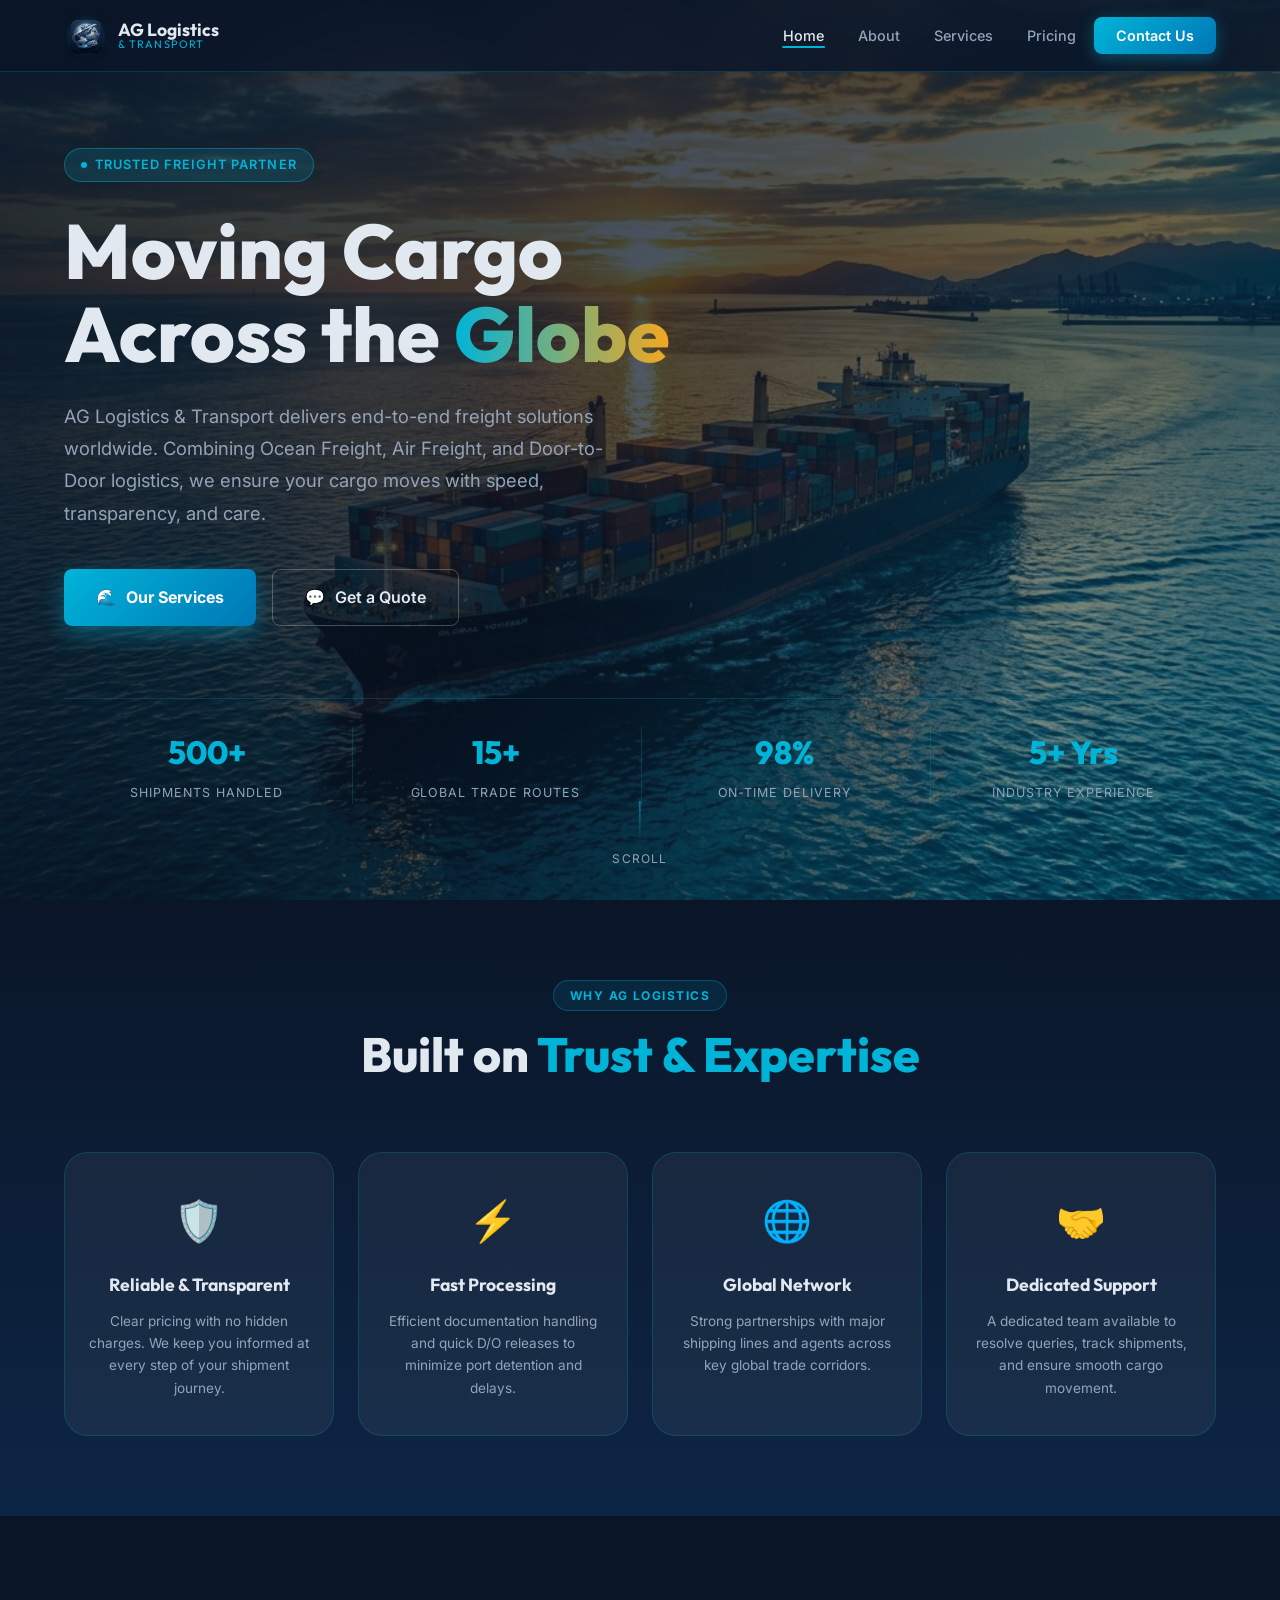
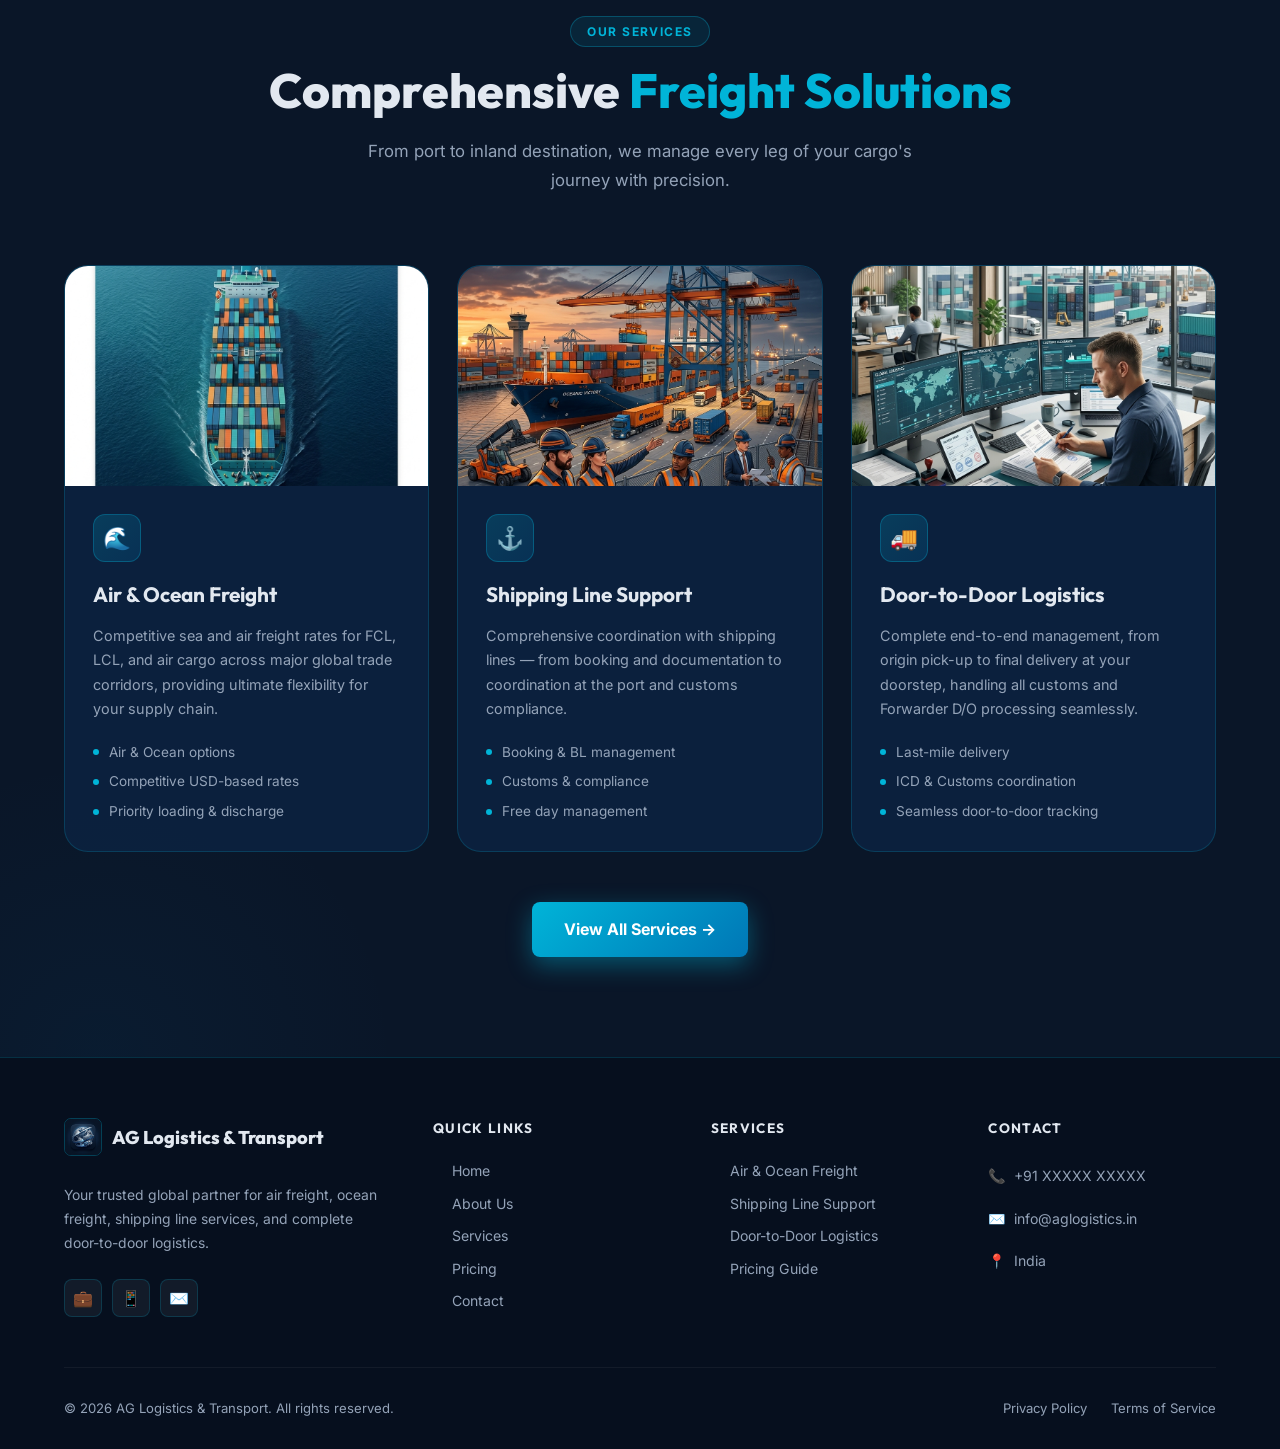
==== commit 57270824: "contact info changed" ====
--- a/index.html
+++ b/index.html
@@ -1,18 +1,21 @@
 <!DOCTYPE html>
 <html lang="en">
+
 <head>
   <meta charset="UTF-8" />
   <meta name="viewport" content="width=device-width, initial-scale=1.0" />
   <title>AG Logistics & Transport | Global Freight Solutions</title>
-  <meta name="description" content="AG Logistics & Transport provides world-class Ocean Freight, Shipping Line Support, and Forwarder D/O services. Reliable, transparent, and efficient global logistics." />
+  <meta name="description"
+    content="AG Logistics & Transport provides world-class Ocean Freight, Shipping Line Support, and Forwarder D/O services. Reliable, transparent, and efficient global logistics." />
   <link rel="stylesheet" href="css/style.css" />
 </head>
+
 <body>
 
   <!-- ===== NAVBAR ===== -->
   <nav class="navbar" id="navbar">
     <a href="index.html" class="navbar-logo">
-      <div class="logo-icon">🚢</div>
+      <img src="images/logo.png" class="logo-icon1" alt="AG Logistics Logo" />
       <div class="logo-text">
         AG Logistics
         <span>& Transport</span>
@@ -54,7 +57,8 @@
           Across the <span class="highlight">Globe</span>
         </h1>
         <p class="hero-subtitle">
-          AG Logistics & Transport delivers end-to-end freight solutions — from Ocean Freight and Shipping Line coordination to Forwarder Delivery Orders — with speed, transparency, and care.
+          AG Logistics & Transport delivers end-to-end freight solutions worldwide. Combining Ocean Freight, Air
+          Freight, and Door-to-Door logistics, we ensure your cargo moves with speed, transparency, and care.
         </p>
         <div class="hero-actions">
           <a href="services.html" class="btn-primary">
@@ -102,22 +106,26 @@
       <div class="why-card reveal">
         <span class="why-icon">🛡️</span>
         <h3 class="why-title">Reliable & Transparent</h3>
-        <p class="why-desc">Clear pricing with no hidden charges. We keep you informed at every step of your shipment journey.</p>
+        <p class="why-desc">Clear pricing with no hidden charges. We keep you informed at every step of your shipment
+          journey.</p>
       </div>
       <div class="why-card reveal reveal-delay-1">
         <span class="why-icon">⚡</span>
         <h3 class="why-title">Fast Processing</h3>
-        <p class="why-desc">Efficient documentation handling and quick D/O releases to minimize port detention and delays.</p>
+        <p class="why-desc">Efficient documentation handling and quick D/O releases to minimize port detention and
+          delays.</p>
       </div>
       <div class="why-card reveal reveal-delay-2">
         <span class="why-icon">🌐</span>
         <h3 class="why-title">Global Network</h3>
-        <p class="why-desc">Strong partnerships with major shipping lines and agents across key global trade corridors.</p>
+        <p class="why-desc">Strong partnerships with major shipping lines and agents across key global trade corridors.
+        </p>
       </div>
       <div class="why-card reveal reveal-delay-3">
         <span class="why-icon">🤝</span>
         <h3 class="why-title">Dedicated Support</h3>
-        <p class="why-desc">A dedicated team available to resolve queries, track shipments, and ensure smooth cargo movement.</p>
+        <p class="why-desc">A dedicated team available to resolve queries, track shipments, and ensure smooth cargo
+          movement.</p>
       </div>
     </div>
   </section>
@@ -127,7 +135,8 @@
     <div class="section-header">
       <div class="section-tag">Our Services</div>
       <h2 class="section-title">Comprehensive <span class="accent">Freight Solutions</span></h2>
-      <p class="section-desc">From port to inland destination, we manage every leg of your cargo's journey with precision.</p>
+      <p class="section-desc">From port to inland destination, we manage every leg of your cargo's journey with
+        precision.</p>
     </div>
 
     <div class="services-grid">
@@ -137,10 +146,11 @@
         </div>
         <div class="service-body">
           <div class="service-icon">🌊</div>
-          <h3 class="service-title">Ocean Freight</h3>
-          <p class="service-desc">Competitive sea freight rates for FCL and LCL shipments across major international trade routes including China, Southeast Asia, and beyond.</p>
+          <h3 class="service-title">Air & Ocean Freight</h3>
+          <p class="service-desc">Competitive sea and air freight rates for FCL, LCL, and air cargo across major global
+            trade corridors, providing ultimate flexibility for your supply chain.</p>
           <ul class="service-features">
-            <li>FCL &amp; LCL options</li>
+            <li>Air & Ocean options</li>
             <li>Competitive USD-based rates</li>
             <li>Priority loading &amp; discharge</li>
           </ul>
@@ -153,7 +163,8 @@
         <div class="service-body">
           <div class="service-icon">⚓</div>
           <h3 class="service-title">Shipping Line Support</h3>
-          <p class="service-desc">Comprehensive coordination with shipping lines — from booking and documentation to coordination at the port and customs compliance.</p>
+          <p class="service-desc">Comprehensive coordination with shipping lines — from booking and documentation to
+            coordination at the port and customs compliance.</p>
           <ul class="service-features">
             <li>Booking &amp; BL management</li>
             <li>Customs &amp; compliance</li>
@@ -166,13 +177,14 @@
           <img src="images/forwarder_do.png" alt="Forwarder D/O" loading="lazy" />
         </div>
         <div class="service-body">
-          <div class="service-icon">📋</div>
-          <h3 class="service-title">Forwarder D/O</h3>
-          <p class="service-desc">Hassle-free Delivery Order processing for importers. We handle the documentation and coordination with ICDs and container freight stations.</p>
+          <div class="service-icon">🚚</div>
+          <h3 class="service-title">Door-to-Door Logistics</h3>
+          <p class="service-desc">Complete end-to-end management, from origin pick-up to final delivery at your
+            doorstep, handling all customs and Forwarder D/O processing seamlessly.</p>
           <ul class="service-features">
-            <li>Fast D/O issuance</li>
-            <li>ICD coordination (e.g., Garhi)</li>
-            <li>GST-compliant invoicing</li>
+            <li>Last-mile delivery</li>
+            <li>ICD & Customs coordination</li>
+            <li>Seamless door-to-door tracking</li>
           </ul>
         </div>
       </div>
@@ -189,11 +201,15 @@
       <div class="footer-brand">
         <div class="logo-text">
           <div style="display:flex;align-items:center;gap:10px;margin-bottom:14px;">
-            <div class="footer-brand .logo-icon" style="width:34px;height:34px;background:linear-gradient(135deg,#00b4d8,#0077b6);border-radius:7px;display:flex;align-items:center;justify-content:center;font-size:16px;">🚢</div>
-            <span style="font-family:'Outfit',sans-serif;font-size:1.15rem;font-weight:800;">AG Logistics & Transport</span>
+            <img src="images/logo.png"
+              style="width: 38px; height: 38px; border-radius: 7px; object-fit: cover; border: 1px solid rgba(0,180,216,0.3);"
+              class="footer-logo" alt="AG Logistics Logo" />
+            <span style="font-family:'Outfit',sans-serif;font-size:1.15rem;font-weight:800;">AG Logistics &
+              Transport</span>
           </div>
         </div>
-        <p class="footer-desc">Your trusted partner for ocean freight, shipping line services, and forwarder delivery order management across global trade routes.</p>
+        <p class="footer-desc">Your trusted global partner for air freight, ocean freight, shipping line services, and
+          complete door-to-door logistics.</p>
         <div class="footer-socials">
           <div class="social-btn" title="LinkedIn">💼</div>
           <div class="social-btn" title="WhatsApp">📱</div>
@@ -213,17 +229,19 @@
       <div>
         <h4 class="footer-col-title">Services</h4>
         <ul class="footer-links">
-          <li><a href="services.html">Ocean Freight</a></li>
+          <li><a href="services.html">Air & Ocean Freight</a></li>
           <li><a href="services.html">Shipping Line Support</a></li>
-          <li><a href="services.html">Forwarder D/O</a></li>
+          <li><a href="services.html">Door-to-Door Logistics</a></li>
           <li><a href="pricing.html">Pricing Guide</a></li>
         </ul>
       </div>
       <div>
         <h4 class="footer-col-title">Contact</h4>
         <ul class="footer-links" style="cursor:default;">
-          <li style="color:#94a3b8; gap:8px; display:flex; font-size:0.88rem; padding:5px 0;">📞 &nbsp;+91 XXXXX XXXXX</li>
-          <li style="color:#94a3b8; gap:8px; display:flex; font-size:0.88rem; padding:5px 0;">✉️ &nbsp;info@aglogistics.in</li>
+          <li style="color:#94a3b8; gap:8px; display:flex; font-size:0.88rem; padding:5px 0;">📞 &nbsp;+91 XXXXX XXXXX
+          </li>
+          <li style="color:#94a3b8; gap:8px; display:flex; font-size:0.88rem; padding:5px 0;">✉️
+            &nbsp;info@aglogistics.in</li>
           <li style="color:#94a3b8; gap:8px; display:flex; font-size:0.88rem; padding:5px 0;">📍 &nbsp;India</li>
         </ul>
       </div>
@@ -239,4 +257,5 @@
 
   <script src="js/main.js"></script>
 </body>
-</html>
+
+</html>
--- a/css/style.css
+++ b/css/style.css
@@ -78,7 +78,8 @@
 }
 
 .navbar-logo .logo-icon {
-  width: 38px;
+  width: fit-content;
+  padding: 0 8px;
   height: 38px;
   background: linear-gradient(135deg, var(--color-accent), var(--color-accent-2));
   border-radius: 8px;
@@ -140,6 +141,14 @@
 .navbar-links a:hover::after,
 .navbar-links a.active::after {
   width: 60%;
+}
+
+.logo-icon1 {
+  width: 44px;
+  height: 44px;
+  border-radius: 8px;
+  object-fit: cover;
+  border: none; /* bye bye ugly blue box */
 }
 
 .navbar-cta {
@@ -1128,7 +1137,8 @@
 }
 
 .footer-brand .logo-icon {
-  width: 34px;
+  width: fit-content;
+  padding: 0 8px;
   height: 34px;
   background: linear-gradient(135deg, var(--color-accent), var(--color-accent-2));
   border-radius: 7px;
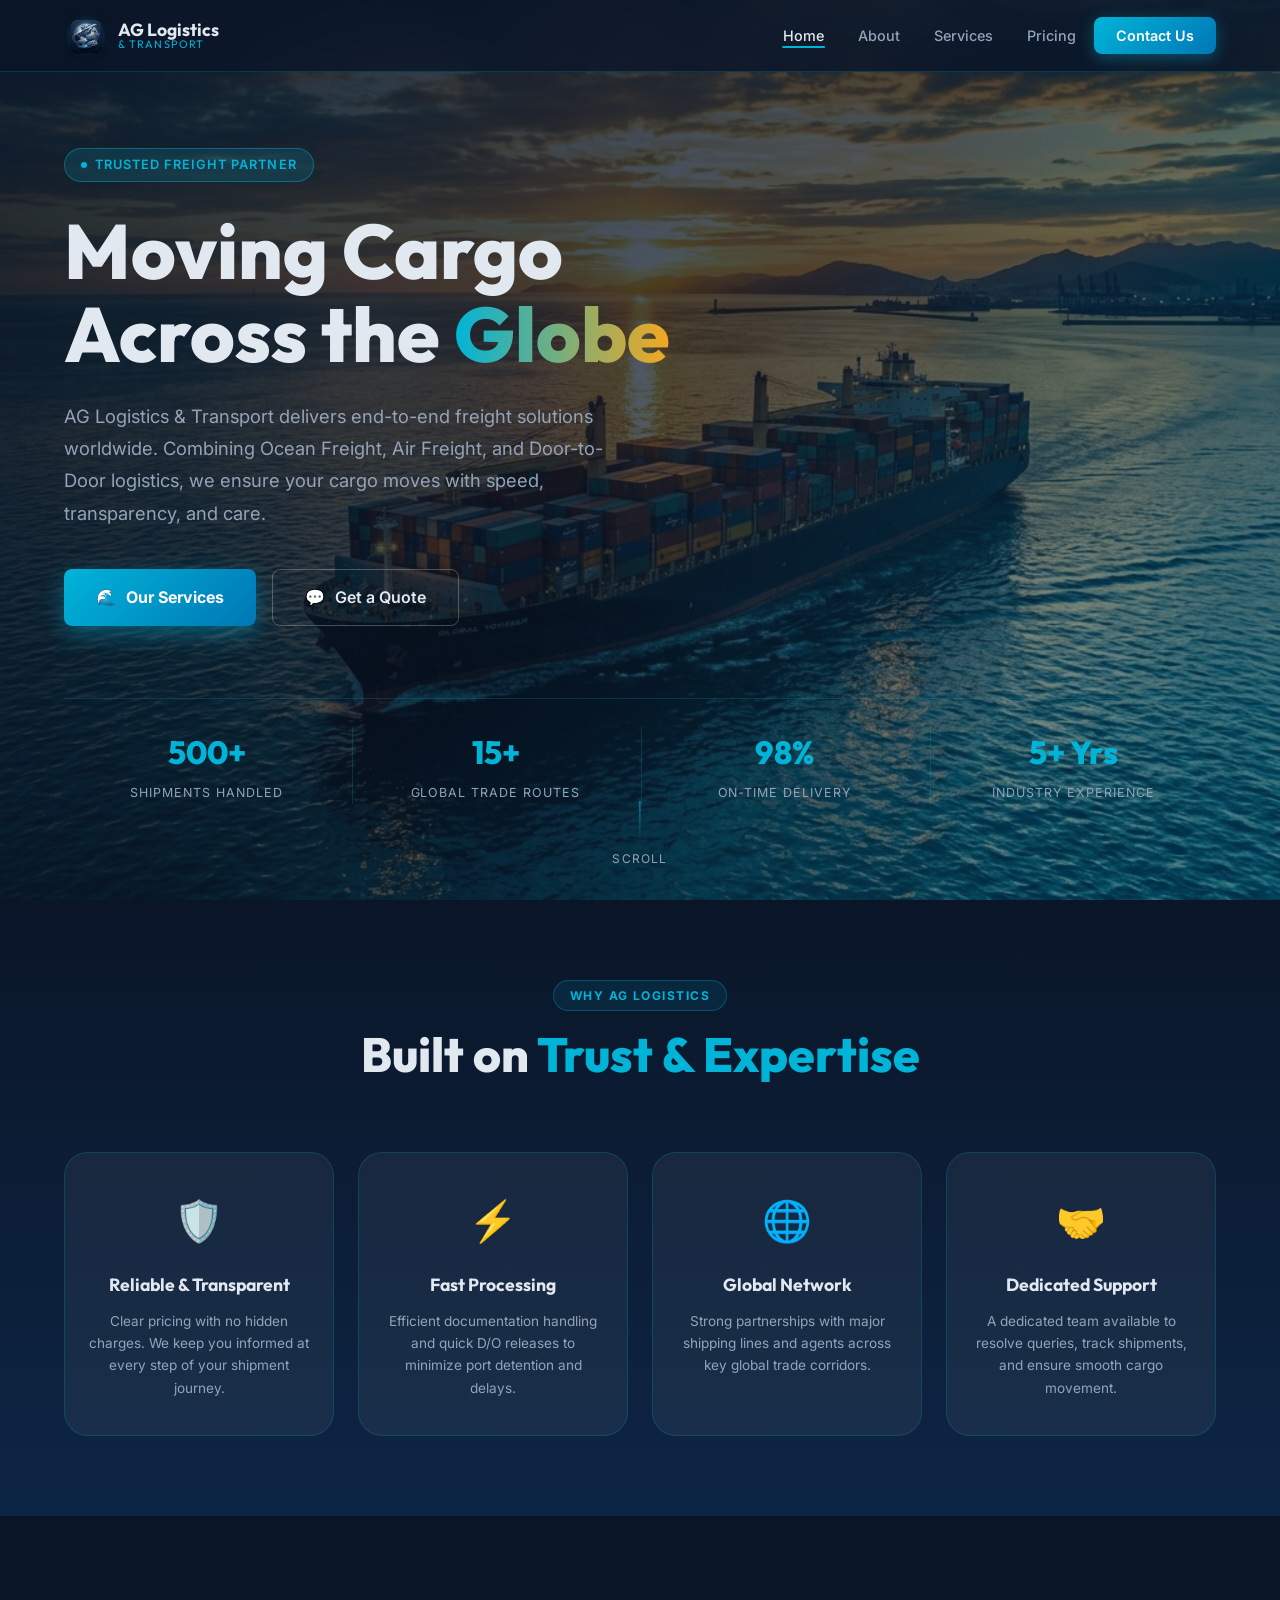
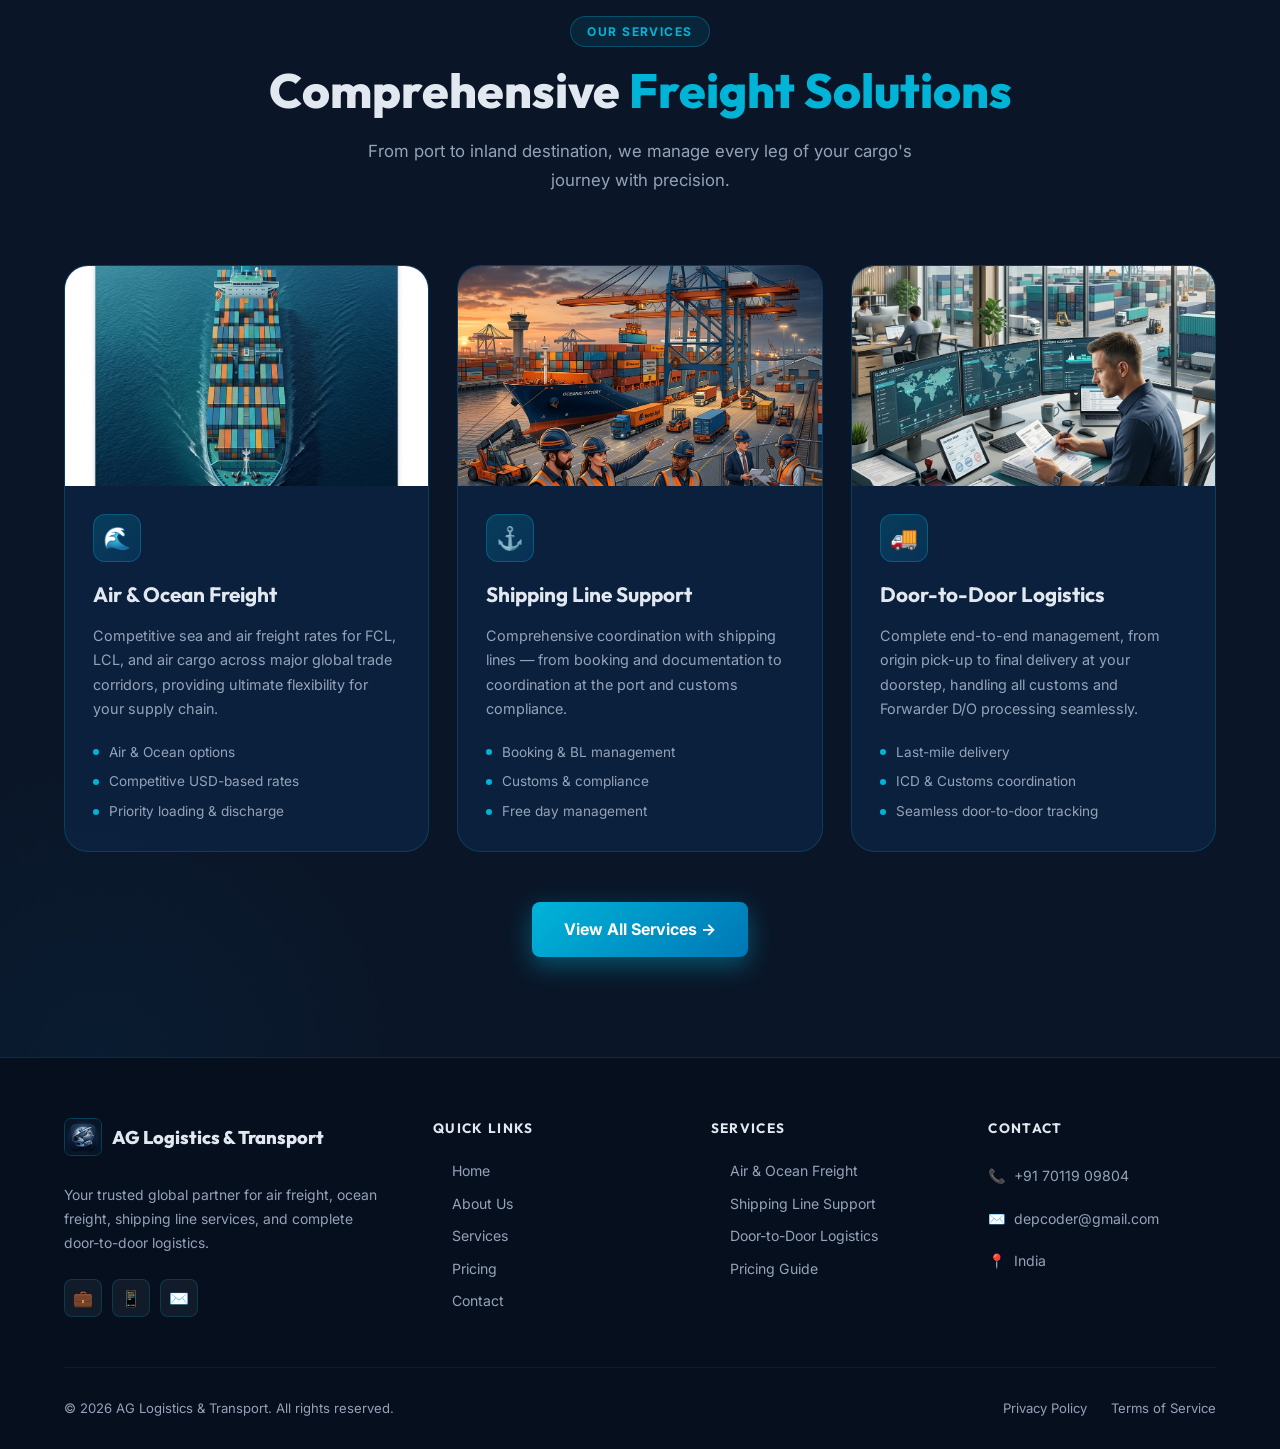
==== commit b7c57cee: "fixed the xcontact" ====
--- a/index.html
+++ b/index.html
@@ -238,10 +238,10 @@
       <div>
         <h4 class="footer-col-title">Contact</h4>
         <ul class="footer-links" style="cursor:default;">
-          <li style="color:#94a3b8; gap:8px; display:flex; font-size:0.88rem; padding:5px 0;">📞 &nbsp;+91 XXXXX XXXXX
+          <li style="color:#94a3b8; gap:8px; display:flex; font-size:0.88rem; padding:5px 0;">📞 &nbsp;+91 70119 09804
           </li>
           <li style="color:#94a3b8; gap:8px; display:flex; font-size:0.88rem; padding:5px 0;">✉️
-            &nbsp;info@aglogistics.in</li>
+            &nbsp;depcoder@gmail.com</li>
           <li style="color:#94a3b8; gap:8px; display:flex; font-size:0.88rem; padding:5px 0;">📍 &nbsp;India</li>
         </ul>
       </div>
@@ -258,4 +258,4 @@
   <script src="js/main.js"></script>
 </body>
 
-</html>+</html>
